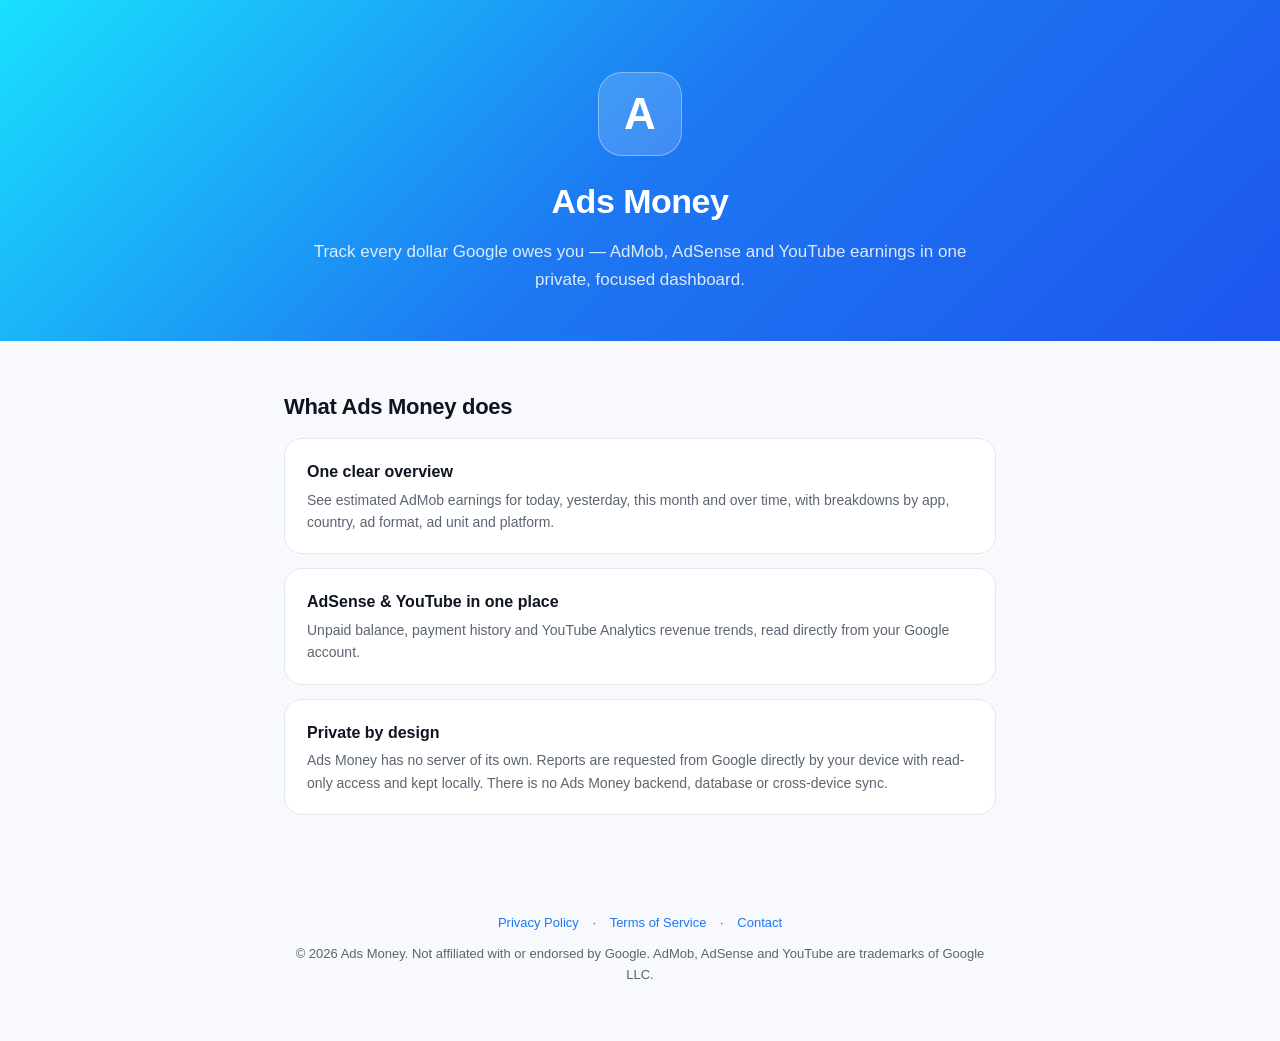
==== index.html @ 12ec9293 "Init" ====
<!DOCTYPE html>
<html lang="en">
<head>
<meta charset="utf-8">
<meta name="viewport" content="width=device-width, initial-scale=1">
<title>Ads Money — Your Google earnings, beautifully clear</title>
<style>
  :root{--brand:#1D78F2;--deep:#1E55EE;--cyan:#19E1FE;--text:#0e1420;--muted:#5b6572;--bg:#f7f9fc}
  *{margin:0;box-sizing:border-box}
  body{font-family:-apple-system,BlinkMacSystemFont,"Segoe UI",Inter,sans-serif;color:var(--text);background:var(--bg);line-height:1.6}
  .wrap{max-width:760px;margin:0 auto;padding:0 24px}
  header{padding:72px 0 48px;text-align:center;background:linear-gradient(135deg,var(--cyan),var(--brand) 50%,var(--deep));color:#fff}
  .mark{width:84px;height:84px;border-radius:24px;background:rgba(255,255,255,.16);border:1px solid rgba(255,255,255,.35);display:inline-flex;align-items:center;justify-content:center;font-size:44px;font-weight:900;margin-bottom:18px}
  h1{font-size:34px;letter-spacing:-.5px}
  header p{opacity:.85;margin-top:10px;font-size:17px}
  section{padding:48px 0}
  h2{font-size:22px;margin-bottom:14px;letter-spacing:-.3px}
  .card{background:#fff;border:1px solid #e3e9f1;border-radius:18px;padding:20px 22px;margin-bottom:14px}
  .card h3{font-size:16px;margin-bottom:4px}
  .card p{color:var(--muted);font-size:14px}
  footer{padding:36px 0 56px;text-align:center;color:var(--muted);font-size:13px}
  footer a{color:var(--brand);text-decoration:none;margin:0 10px}
</style>
</head>
<body>
<header>
  <div class="wrap">
    <div class="mark">A</div>
    <h1>Ads Money</h1>
    <p>Track every dollar Google owes you — AdMob, AdSense and YouTube earnings in one private, focused dashboard.</p>
  </div>
</header>
<section>
  <div class="wrap">
    <h2>What Ads Money does</h2>
    <div class="card"><h3>One clear overview</h3><p>See estimated AdMob earnings for today, yesterday, this month and over time, with breakdowns by app, country, ad format, ad unit and platform.</p></div>
    <div class="card"><h3>AdSense &amp; YouTube in one place</h3><p>Unpaid balance, payment history and YouTube Analytics revenue trends, read directly from your Google account.</p></div>
    <div class="card"><h3>Private by design</h3><p>Ads Money has no server of its own. Reports are requested from Google directly by your device with read-only access and kept locally. There is no Ads Money backend, database or cross-device sync.</p></div>
  </div>
</section>
<footer>
  <div class="wrap">
    <p>
      <a href="privacy.html">Privacy Policy</a> ·
      <a href="terms.html">Terms of Service</a> ·
      <a href="mailto:iambatoan@gmail.com">Contact</a>
    </p>
    <p style="margin-top:10px">© 2026 Ads Money. Not affiliated with or endorsed by Google. AdMob, AdSense and YouTube are trademarks of Google LLC.</p>
  </div>
</footer>
</body>
</html>
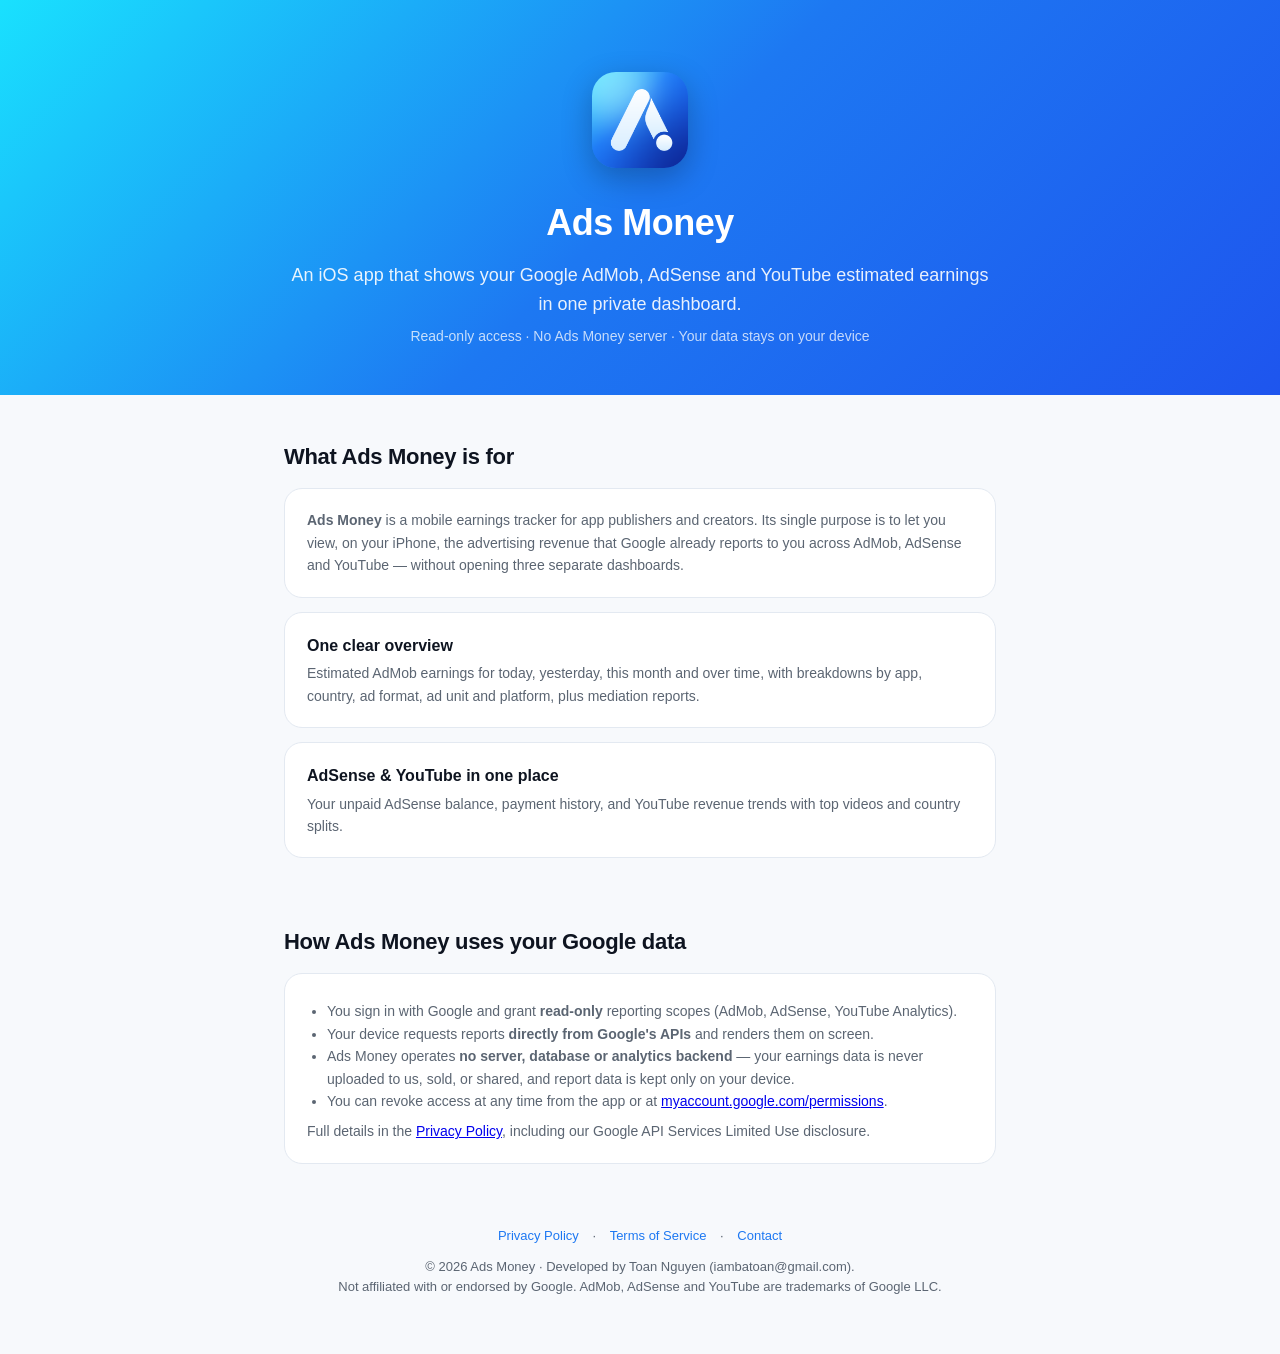
==== commit 1469ea90: "Version 2" ====
--- a/index.html
+++ b/index.html
@@ -3,41 +3,64 @@
 <head>
 <meta charset="utf-8">
 <meta name="viewport" content="width=device-width, initial-scale=1">
-<title>Ads Money — Your Google earnings, beautifully clear</title>
+<title>Ads Money — AdMob, AdSense & YouTube earnings tracker for iOS</title>
+<meta name="description" content="Ads Money is an iOS app that shows your Google AdMob, AdSense and YouTube estimated earnings in one private, read-only dashboard.">
 <style>
   :root{--brand:#1D78F2;--deep:#1E55EE;--cyan:#19E1FE;--text:#0e1420;--muted:#5b6572;--bg:#f7f9fc}
   *{margin:0;box-sizing:border-box}
   body{font-family:-apple-system,BlinkMacSystemFont,"Segoe UI",Inter,sans-serif;color:var(--text);background:var(--bg);line-height:1.6}
   .wrap{max-width:760px;margin:0 auto;padding:0 24px}
   header{padding:72px 0 48px;text-align:center;background:linear-gradient(135deg,var(--cyan),var(--brand) 50%,var(--deep));color:#fff}
-  .mark{width:84px;height:84px;border-radius:24px;background:rgba(255,255,255,.16);border:1px solid rgba(255,255,255,.35);display:inline-flex;align-items:center;justify-content:center;font-size:44px;font-weight:900;margin-bottom:18px}
-  h1{font-size:34px;letter-spacing:-.5px}
-  header p{opacity:.85;margin-top:10px;font-size:17px}
-  section{padding:48px 0}
+  header img{width:96px;height:96px;border-radius:24px;box-shadow:0 10px 30px rgba(0,0,0,.25);margin-bottom:18px}
+  h1{font-size:36px;letter-spacing:-.5px}
+  header .tag{opacity:.9;margin-top:10px;font-size:18px}
+  header .sub{opacity:.75;margin-top:6px;font-size:14px}
+  section{padding:44px 0 8px}
   h2{font-size:22px;margin-bottom:14px;letter-spacing:-.3px}
   .card{background:#fff;border:1px solid #e3e9f1;border-radius:18px;padding:20px 22px;margin-bottom:14px}
   .card h3{font-size:16px;margin-bottom:4px}
-  .card p{color:var(--muted);font-size:14px}
-  footer{padding:36px 0 56px;text-align:center;color:var(--muted);font-size:13px}
+  .card p,.card li{color:var(--muted);font-size:14px}
+  .card ul{padding-left:20px;margin-top:6px}
+  footer{padding:40px 0 56px;text-align:center;color:var(--muted);font-size:13px}
   footer a{color:var(--brand);text-decoration:none;margin:0 10px}
 </style>
 </head>
 <body>
 <header>
   <div class="wrap">
-    <div class="mark">A</div>
+    <img src="logo.png" alt="Ads Money app icon">
     <h1>Ads Money</h1>
-    <p>Track every dollar Google owes you — AdMob, AdSense and YouTube earnings in one private, focused dashboard.</p>
+    <p class="tag">An iOS app that shows your Google AdMob, AdSense and YouTube estimated earnings in one private dashboard.</p>
+    <p class="sub">Read-only access · No Ads Money server · Your data stays on your device</p>
   </div>
 </header>
+
 <section>
   <div class="wrap">
-    <h2>What Ads Money does</h2>
-    <div class="card"><h3>One clear overview</h3><p>See estimated AdMob earnings for today, yesterday, this month and over time, with breakdowns by app, country, ad format, ad unit and platform.</p></div>
-    <div class="card"><h3>AdSense &amp; YouTube in one place</h3><p>Unpaid balance, payment history and YouTube Analytics revenue trends, read directly from your Google account.</p></div>
-    <div class="card"><h3>Private by design</h3><p>Ads Money has no server of its own. Reports are requested from Google directly by your device with read-only access and kept locally. There is no Ads Money backend, database or cross-device sync.</p></div>
+    <h2>What Ads Money is for</h2>
+    <div class="card">
+      <p><strong>Ads Money</strong> is a mobile earnings tracker for app publishers and creators. Its single purpose is to let you view, on your iPhone, the advertising revenue that Google already reports to you across AdMob, AdSense and YouTube — without opening three separate dashboards.</p>
+    </div>
+    <div class="card"><h3>One clear overview</h3><p>Estimated AdMob earnings for today, yesterday, this month and over time, with breakdowns by app, country, ad format, ad unit and platform, plus mediation reports.</p></div>
+    <div class="card"><h3>AdSense &amp; YouTube in one place</h3><p>Your unpaid AdSense balance, payment history, and YouTube revenue trends with top videos and country splits.</p></div>
   </div>
 </section>
+
+<section>
+  <div class="wrap">
+    <h2>How Ads Money uses your Google data</h2>
+    <div class="card">
+      <ul>
+        <li>You sign in with Google and grant <strong>read-only</strong> reporting scopes (AdMob, AdSense, YouTube Analytics).</li>
+        <li>Your device requests reports <strong>directly from Google's APIs</strong> and renders them on screen.</li>
+        <li>Ads Money operates <strong>no server, database or analytics backend</strong> — your earnings data is never uploaded to us, sold, or shared, and report data is kept only on your device.</li>
+        <li>You can revoke access at any time from the app or at <a href="https://myaccount.google.com/permissions">myaccount.google.com/permissions</a>.</li>
+      </ul>
+      <p style="margin-top:8px">Full details in the <a href="privacy.html">Privacy Policy</a>, including our Google API Services Limited Use disclosure.</p>
+    </div>
+  </div>
+</section>
+
 <footer>
   <div class="wrap">
     <p>
@@ -45,7 +68,7 @@
       <a href="terms.html">Terms of Service</a> ·
       <a href="mailto:iambatoan@gmail.com">Contact</a>
     </p>
-    <p style="margin-top:10px">© 2026 Ads Money. Not affiliated with or endorsed by Google. AdMob, AdSense and YouTube are trademarks of Google LLC.</p>
+    <p style="margin-top:10px">© 2026 Ads Money · Developed by Toan Nguyen (iambatoan@gmail.com).<br>Not affiliated with or endorsed by Google. AdMob, AdSense and YouTube are trademarks of Google LLC.</p>
   </div>
 </footer>
 </body>
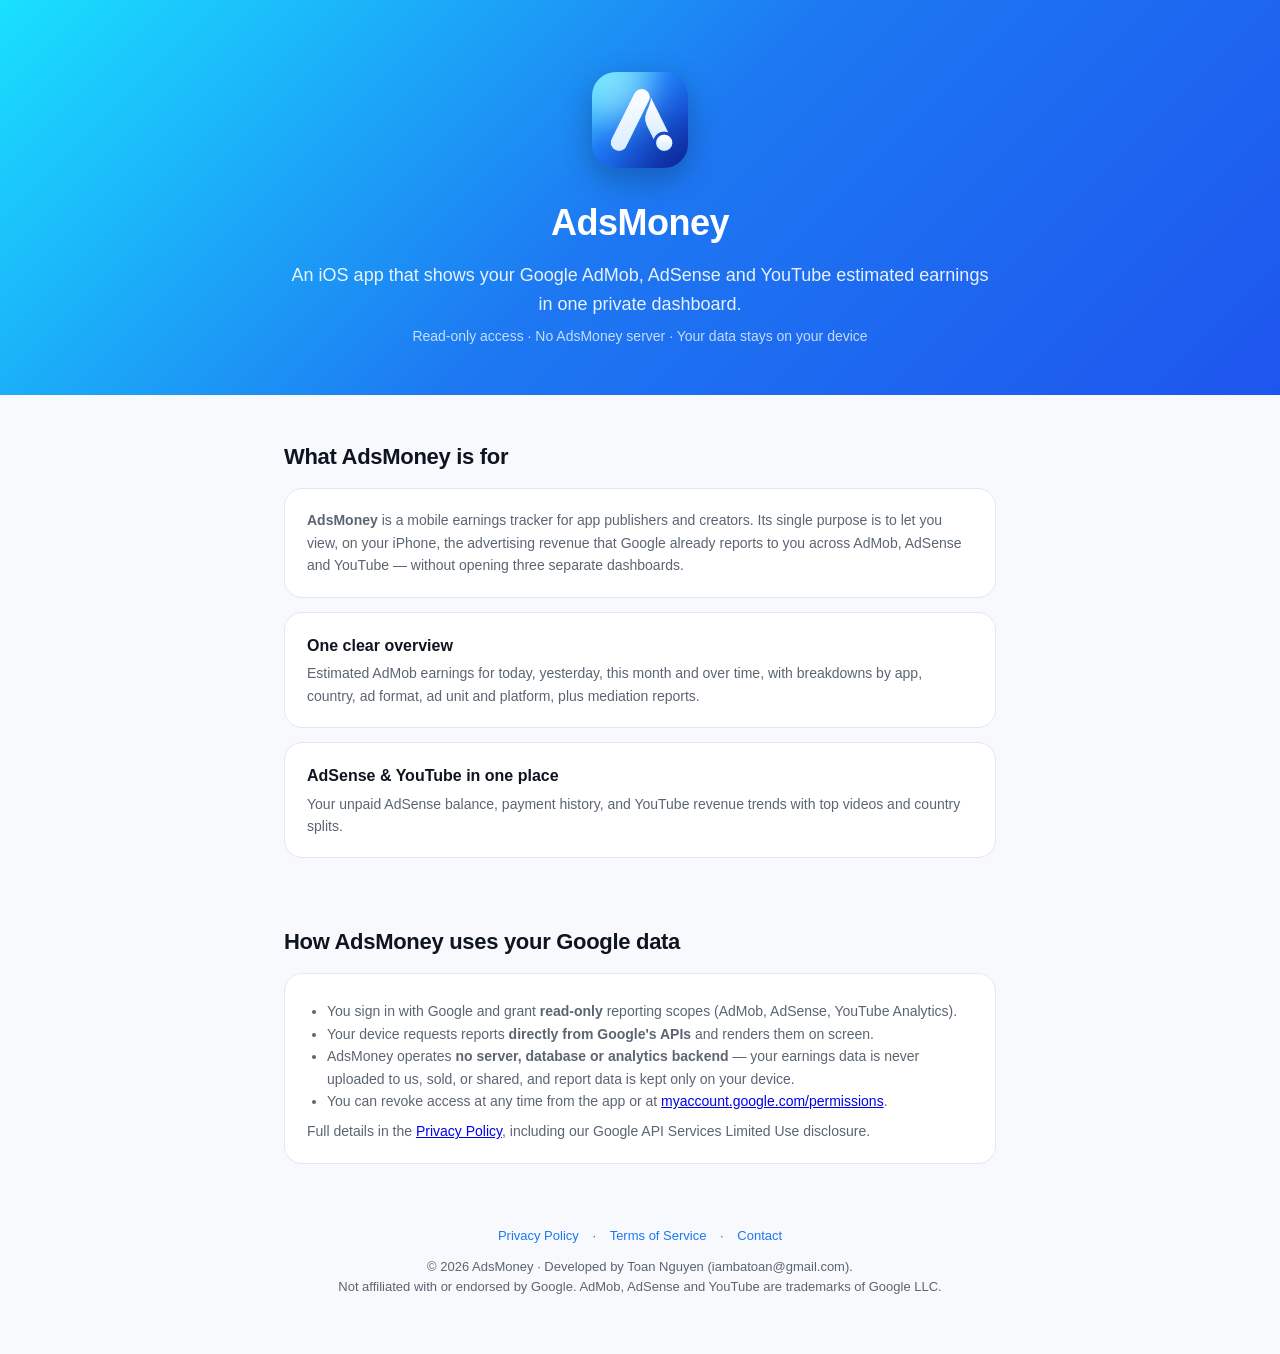
==== commit 65ecca04: "Change app name" ====
--- a/index.html
+++ b/index.html
@@ -1,75 +1,211 @@
-<!DOCTYPE html>
+<!doctype html>
 <html lang="en">
-<head>
-<meta charset="utf-8">
-<meta name="viewport" content="width=device-width, initial-scale=1">
-<title>Ads Money — AdMob, AdSense & YouTube earnings tracker for iOS</title>
-<meta name="description" content="Ads Money is an iOS app that shows your Google AdMob, AdSense and YouTube estimated earnings in one private, read-only dashboard.">
-<style>
-  :root{--brand:#1D78F2;--deep:#1E55EE;--cyan:#19E1FE;--text:#0e1420;--muted:#5b6572;--bg:#f7f9fc}
-  *{margin:0;box-sizing:border-box}
-  body{font-family:-apple-system,BlinkMacSystemFont,"Segoe UI",Inter,sans-serif;color:var(--text);background:var(--bg);line-height:1.6}
-  .wrap{max-width:760px;margin:0 auto;padding:0 24px}
-  header{padding:72px 0 48px;text-align:center;background:linear-gradient(135deg,var(--cyan),var(--brand) 50%,var(--deep));color:#fff}
-  header img{width:96px;height:96px;border-radius:24px;box-shadow:0 10px 30px rgba(0,0,0,.25);margin-bottom:18px}
-  h1{font-size:36px;letter-spacing:-.5px}
-  header .tag{opacity:.9;margin-top:10px;font-size:18px}
-  header .sub{opacity:.75;margin-top:6px;font-size:14px}
-  section{padding:44px 0 8px}
-  h2{font-size:22px;margin-bottom:14px;letter-spacing:-.3px}
-  .card{background:#fff;border:1px solid #e3e9f1;border-radius:18px;padding:20px 22px;margin-bottom:14px}
-  .card h3{font-size:16px;margin-bottom:4px}
-  .card p,.card li{color:var(--muted);font-size:14px}
-  .card ul{padding-left:20px;margin-top:6px}
-  footer{padding:40px 0 56px;text-align:center;color:var(--muted);font-size:13px}
-  footer a{color:var(--brand);text-decoration:none;margin:0 10px}
-</style>
-</head>
-<body>
-<header>
-  <div class="wrap">
-    <img src="logo.png" alt="Ads Money app icon">
-    <h1>Ads Money</h1>
-    <p class="tag">An iOS app that shows your Google AdMob, AdSense and YouTube estimated earnings in one private dashboard.</p>
-    <p class="sub">Read-only access · No Ads Money server · Your data stays on your device</p>
-  </div>
-</header>
-
-<section>
-  <div class="wrap">
-    <h2>What Ads Money is for</h2>
-    <div class="card">
-      <p><strong>Ads Money</strong> is a mobile earnings tracker for app publishers and creators. Its single purpose is to let you view, on your iPhone, the advertising revenue that Google already reports to you across AdMob, AdSense and YouTube — without opening three separate dashboards.</p>
-    </div>
-    <div class="card"><h3>One clear overview</h3><p>Estimated AdMob earnings for today, yesterday, this month and over time, with breakdowns by app, country, ad format, ad unit and platform, plus mediation reports.</p></div>
-    <div class="card"><h3>AdSense &amp; YouTube in one place</h3><p>Your unpaid AdSense balance, payment history, and YouTube revenue trends with top videos and country splits.</p></div>
-  </div>
-</section>
-
-<section>
-  <div class="wrap">
-    <h2>How Ads Money uses your Google data</h2>
-    <div class="card">
-      <ul>
-        <li>You sign in with Google and grant <strong>read-only</strong> reporting scopes (AdMob, AdSense, YouTube Analytics).</li>
-        <li>Your device requests reports <strong>directly from Google's APIs</strong> and renders them on screen.</li>
-        <li>Ads Money operates <strong>no server, database or analytics backend</strong> — your earnings data is never uploaded to us, sold, or shared, and report data is kept only on your device.</li>
-        <li>You can revoke access at any time from the app or at <a href="https://myaccount.google.com/permissions">myaccount.google.com/permissions</a>.</li>
-      </ul>
-      <p style="margin-top:8px">Full details in the <a href="privacy.html">Privacy Policy</a>, including our Google API Services Limited Use disclosure.</p>
-    </div>
-  </div>
-</section>
-
-<footer>
-  <div class="wrap">
-    <p>
-      <a href="privacy.html">Privacy Policy</a> ·
-      <a href="terms.html">Terms of Service</a> ·
-      <a href="mailto:iambatoan@gmail.com">Contact</a>
-    </p>
-    <p style="margin-top:10px">© 2026 Ads Money · Developed by Toan Nguyen (iambatoan@gmail.com).<br>Not affiliated with or endorsed by Google. AdMob, AdSense and YouTube are trademarks of Google LLC.</p>
-  </div>
-</footer>
-</body>
+  <head>
+    <meta charset="utf-8" />
+    <meta name="viewport" content="width=device-width, initial-scale=1" />
+    <meta
+      name="google-site-verification"
+      content="SR6W7IQu6-iBKly771BjKNi8DqwjZcHf8I3L_ysL1bA"
+    />
+
+    <title>AdsMoney — AdMob, AdSense & YouTube earnings tracker for iOS</title>
+    <meta
+      name="description"
+      content="AdsMoney is an iOS app that shows your Google AdMob, AdSense and YouTube estimated earnings in one private, read-only dashboard."
+    />
+    <style>
+      :root {
+        --brand: #1d78f2;
+        --deep: #1e55ee;
+        --cyan: #19e1fe;
+        --text: #0e1420;
+        --muted: #5b6572;
+        --bg: #f7f9fc;
+      }
+      * {
+        margin: 0;
+        box-sizing: border-box;
+      }
+      body {
+        font-family:
+          -apple-system, BlinkMacSystemFont, "Segoe UI", Inter, sans-serif;
+        color: var(--text);
+        background: var(--bg);
+        line-height: 1.6;
+      }
+      .wrap {
+        max-width: 760px;
+        margin: 0 auto;
+        padding: 0 24px;
+      }
+      header {
+        padding: 72px 0 48px;
+        text-align: center;
+        background: linear-gradient(
+          135deg,
+          var(--cyan),
+          var(--brand) 50%,
+          var(--deep)
+        );
+        color: #fff;
+      }
+      header img {
+        width: 96px;
+        height: 96px;
+        border-radius: 24px;
+        box-shadow: 0 10px 30px rgba(0, 0, 0, 0.25);
+        margin-bottom: 18px;
+      }
+      h1 {
+        font-size: 36px;
+        letter-spacing: -0.5px;
+      }
+      header .tag {
+        opacity: 0.9;
+        margin-top: 10px;
+        font-size: 18px;
+      }
+      header .sub {
+        opacity: 0.75;
+        margin-top: 6px;
+        font-size: 14px;
+      }
+      section {
+        padding: 44px 0 8px;
+      }
+      h2 {
+        font-size: 22px;
+        margin-bottom: 14px;
+        letter-spacing: -0.3px;
+      }
+      .card {
+        background: #fff;
+        border: 1px solid #e3e9f1;
+        border-radius: 18px;
+        padding: 20px 22px;
+        margin-bottom: 14px;
+      }
+      .card h3 {
+        font-size: 16px;
+        margin-bottom: 4px;
+      }
+      .card p,
+      .card li {
+        color: var(--muted);
+        font-size: 14px;
+      }
+      .card ul {
+        padding-left: 20px;
+        margin-top: 6px;
+      }
+      footer {
+        padding: 40px 0 56px;
+        text-align: center;
+        color: var(--muted);
+        font-size: 13px;
+      }
+      footer a {
+        color: var(--brand);
+        text-decoration: none;
+        margin: 0 10px;
+      }
+    </style>
+  </head>
+  <body>
+    <header>
+      <div class="wrap">
+        <img src="logo.png" alt="AdsMoney app icon" />
+        <h1>AdsMoney</h1>
+        <p class="tag">
+          An iOS app that shows your Google AdMob, AdSense and YouTube estimated
+          earnings in one private dashboard.
+        </p>
+        <p class="sub">
+          Read-only access · No AdsMoney server · Your data stays on your
+          device
+        </p>
+      </div>
+    </header>
+
+    <section>
+      <div class="wrap">
+        <h2>What AdsMoney is for</h2>
+        <div class="card">
+          <p>
+            <strong>AdsMoney</strong> is a mobile earnings tracker for app
+            publishers and creators. Its single purpose is to let you view, on
+            your iPhone, the advertising revenue that Google already reports to
+            you across AdMob, AdSense and YouTube — without opening three
+            separate dashboards.
+          </p>
+        </div>
+        <div class="card">
+          <h3>One clear overview</h3>
+          <p>
+            Estimated AdMob earnings for today, yesterday, this month and over
+            time, with breakdowns by app, country, ad format, ad unit and
+            platform, plus mediation reports.
+          </p>
+        </div>
+        <div class="card">
+          <h3>AdSense &amp; YouTube in one place</h3>
+          <p>
+            Your unpaid AdSense balance, payment history, and YouTube revenue
+            trends with top videos and country splits.
+          </p>
+        </div>
+      </div>
+    </section>
+
+    <section>
+      <div class="wrap">
+        <h2>How AdsMoney uses your Google data</h2>
+        <div class="card">
+          <ul>
+            <li>
+              You sign in with Google and grant
+              <strong>read-only</strong> reporting scopes (AdMob, AdSense,
+              YouTube Analytics).
+            </li>
+            <li>
+              Your device requests reports
+              <strong>directly from Google's APIs</strong> and renders them on
+              screen.
+            </li>
+            <li>
+              AdsMoney operates
+              <strong>no server, database or analytics backend</strong> — your
+              earnings data is never uploaded to us, sold, or shared, and report
+              data is kept only on your device.
+            </li>
+            <li>
+              You can revoke access at any time from the app or at
+              <a href="https://myaccount.google.com/permissions"
+                >myaccount.google.com/permissions</a
+              >.
+            </li>
+          </ul>
+          <p style="margin-top: 8px">
+            Full details in the <a href="privacy.html">Privacy Policy</a>,
+            including our Google API Services Limited Use disclosure.
+          </p>
+        </div>
+      </div>
+    </section>
+
+    <footer>
+      <div class="wrap">
+        <p>
+          <a href="privacy.html">Privacy Policy</a> ·
+          <a href="terms.html">Terms of Service</a> ·
+          <a href="mailto:iambatoan@gmail.com">Contact</a>
+        </p>
+        <p style="margin-top: 10px">
+          © 2026 AdsMoney · Developed by Toan Nguyen (iambatoan@gmail.com).<br />Not
+          affiliated with or endorsed by Google. AdMob, AdSense and YouTube are
+          trademarks of Google LLC.
+        </p>
+      </div>
+    </footer>
+  </body>
 </html>
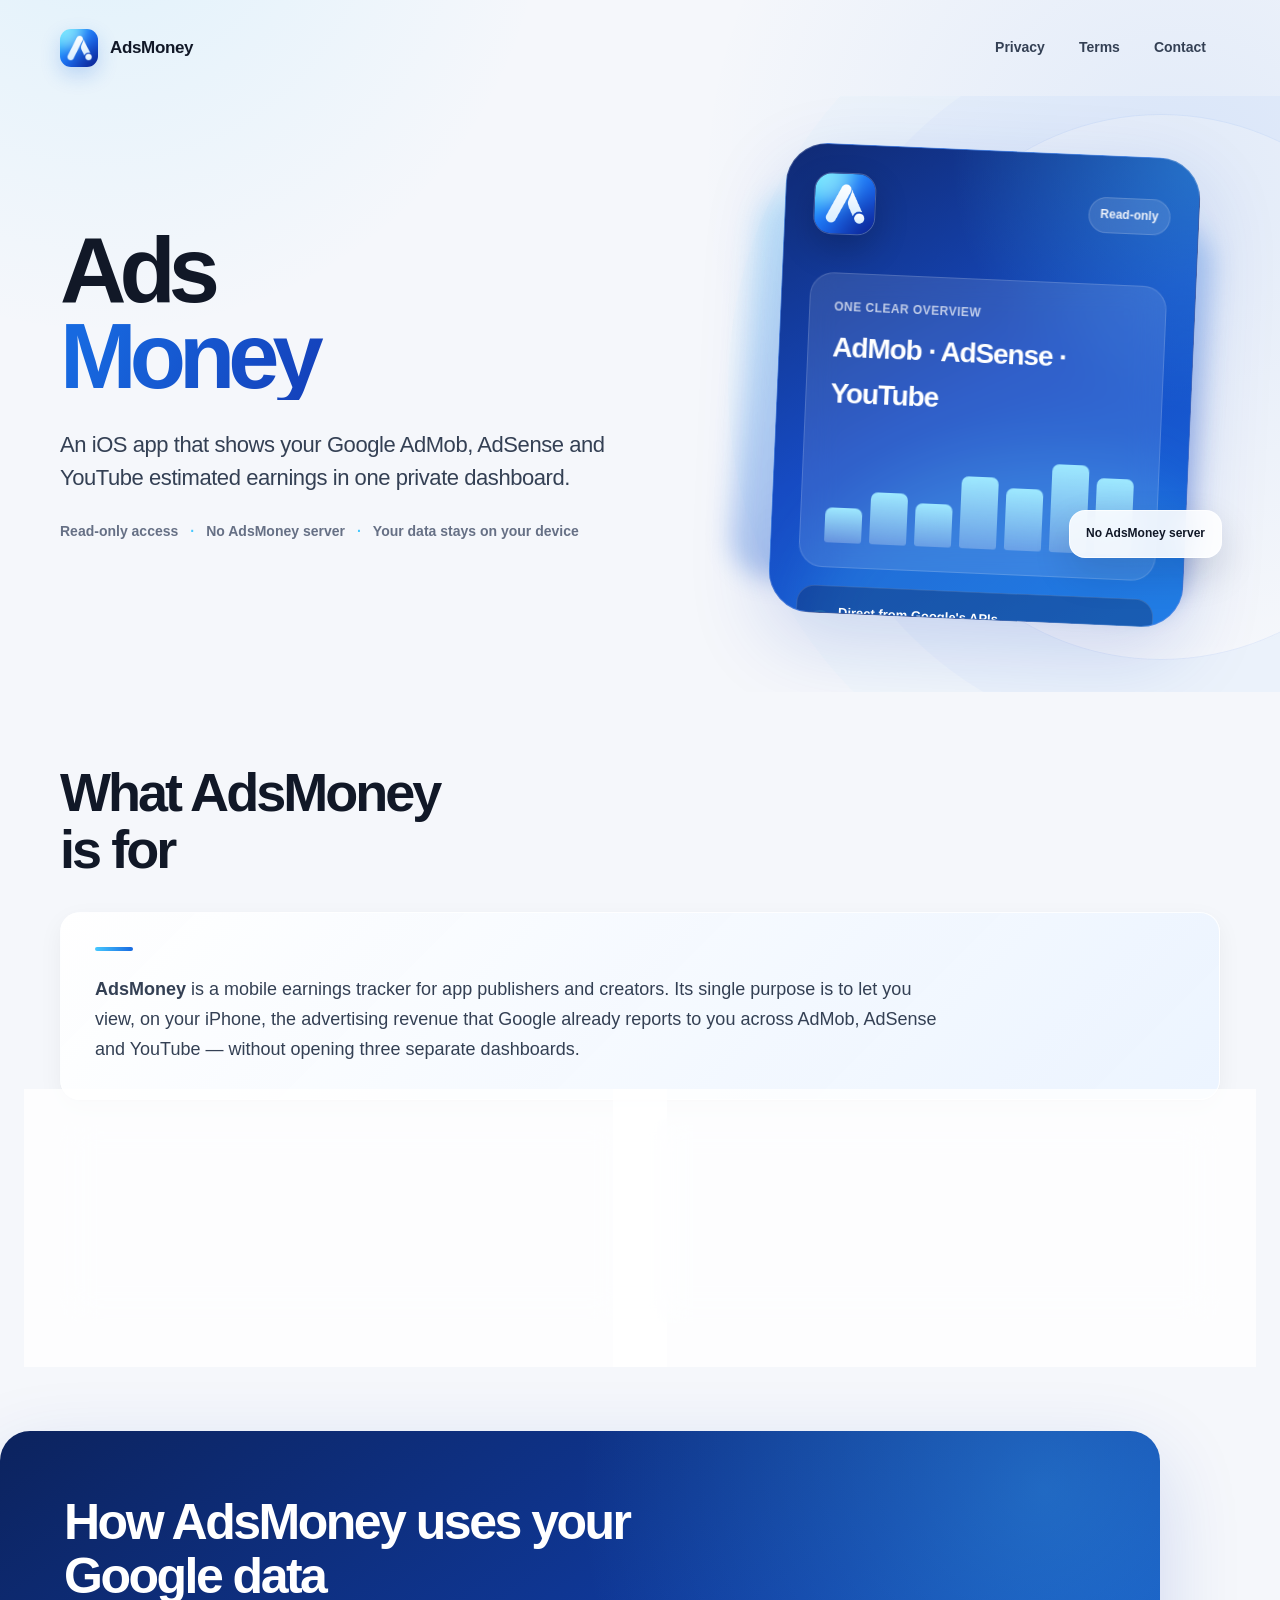
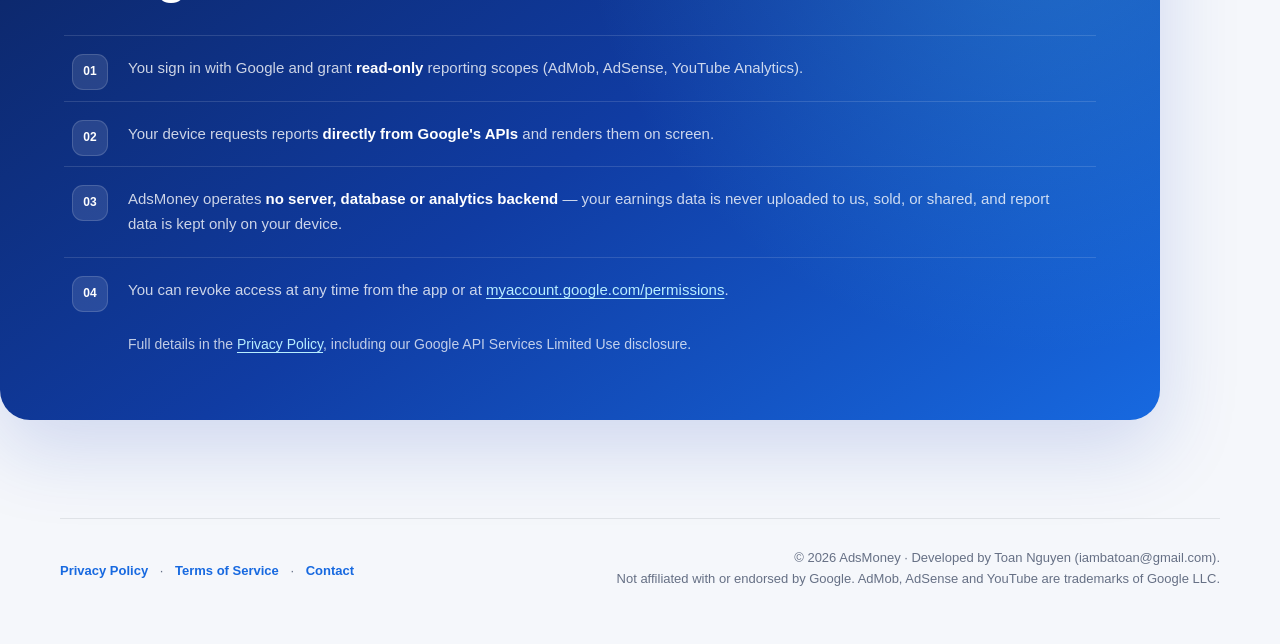
==== commit f08c5142: "Update UI" ====
--- a/index.html
+++ b/index.html
@@ -7,161 +7,116 @@
       name="google-site-verification"
       content="SR6W7IQu6-iBKly771BjKNi8DqwjZcHf8I3L_ysL1bA"
     />
-
-    <title>AdsMoney — AdMob, AdSense & YouTube earnings tracker for iOS</title>
+    <meta name="theme-color" content="#f5f7fb" />
+    <title>AdsMoney — AdMob, AdSense &amp; YouTube earnings tracker for iOS</title>
     <meta
       name="description"
       content="AdsMoney is an iOS app that shows your Google AdMob, AdSense and YouTube estimated earnings in one private, read-only dashboard."
     />
-    <style>
-      :root {
-        --brand: #1d78f2;
-        --deep: #1e55ee;
-        --cyan: #19e1fe;
-        --text: #0e1420;
-        --muted: #5b6572;
-        --bg: #f7f9fc;
-      }
-      * {
-        margin: 0;
-        box-sizing: border-box;
-      }
-      body {
-        font-family:
-          -apple-system, BlinkMacSystemFont, "Segoe UI", Inter, sans-serif;
-        color: var(--text);
-        background: var(--bg);
-        line-height: 1.6;
-      }
-      .wrap {
-        max-width: 760px;
-        margin: 0 auto;
-        padding: 0 24px;
-      }
-      header {
-        padding: 72px 0 48px;
-        text-align: center;
-        background: linear-gradient(
-          135deg,
-          var(--cyan),
-          var(--brand) 50%,
-          var(--deep)
-        );
-        color: #fff;
-      }
-      header img {
-        width: 96px;
-        height: 96px;
-        border-radius: 24px;
-        box-shadow: 0 10px 30px rgba(0, 0, 0, 0.25);
-        margin-bottom: 18px;
-      }
-      h1 {
-        font-size: 36px;
-        letter-spacing: -0.5px;
-      }
-      header .tag {
-        opacity: 0.9;
-        margin-top: 10px;
-        font-size: 18px;
-      }
-      header .sub {
-        opacity: 0.75;
-        margin-top: 6px;
-        font-size: 14px;
-      }
-      section {
-        padding: 44px 0 8px;
-      }
-      h2 {
-        font-size: 22px;
-        margin-bottom: 14px;
-        letter-spacing: -0.3px;
-      }
-      .card {
-        background: #fff;
-        border: 1px solid #e3e9f1;
-        border-radius: 18px;
-        padding: 20px 22px;
-        margin-bottom: 14px;
-      }
-      .card h3 {
-        font-size: 16px;
-        margin-bottom: 4px;
-      }
-      .card p,
-      .card li {
-        color: var(--muted);
-        font-size: 14px;
-      }
-      .card ul {
-        padding-left: 20px;
-        margin-top: 6px;
-      }
-      footer {
-        padding: 40px 0 56px;
-        text-align: center;
-        color: var(--muted);
-        font-size: 13px;
-      }
-      footer a {
-        color: var(--brand);
-        text-decoration: none;
-        margin: 0 10px;
-      }
-    </style>
+    <link rel="icon" href="logo-120.png" />
+    <link rel="stylesheet" href="styles.css" />
   </head>
   <body>
-    <header>
-      <div class="wrap">
-        <img src="logo.png" alt="AdsMoney app icon" />
-        <h1>AdsMoney</h1>
-        <p class="tag">
-          An iOS app that shows your Google AdMob, AdSense and YouTube estimated
-          earnings in one private dashboard.
-        </p>
-        <p class="sub">
-          Read-only access · No AdsMoney server · Your data stays on your
-          device
-        </p>
-      </div>
-    </header>
-
-    <section>
-      <div class="wrap">
-        <h2>What AdsMoney is for</h2>
-        <div class="card">
-          <p>
-            <strong>AdsMoney</strong> is a mobile earnings tracker for app
-            publishers and creators. Its single purpose is to let you view, on
-            your iPhone, the advertising revenue that Google already reports to
-            you across AdMob, AdSense and YouTube — without opening three
-            separate dashboards.
-          </p>
-        </div>
-        <div class="card">
-          <h3>One clear overview</h3>
-          <p>
-            Estimated AdMob earnings for today, yesterday, this month and over
-            time, with breakdowns by app, country, ad format, ad unit and
-            platform, plus mediation reports.
-          </p>
-        </div>
-        <div class="card">
-          <h3>AdSense &amp; YouTube in one place</h3>
-          <p>
-            Your unpaid AdSense balance, payment history, and YouTube revenue
-            trends with top videos and country splits.
-          </p>
+    <nav class="site-nav" aria-label="Main navigation">
+      <div class="shell nav-inner">
+        <a class="brand-link" href="index.html" aria-current="page" aria-label="AdsMoney home">
+          <img src="logo.png" alt="" />
+          <span>AdsMoney</span>
+        </a>
+        <div class="nav-links">
+          <a href="privacy.html">Privacy</a>
+          <a href="terms.html">Terms</a>
+          <a href="mailto:iambatoan@gmail.com">Contact</a>
         </div>
       </div>
-    </section>
+    </nav>
 
-    <section>
-      <div class="wrap">
-        <h2>How AdsMoney uses your Google data</h2>
-        <div class="card">
-          <ul>
+    <main>
+      <header class="hero">
+        <div class="shell hero-grid">
+          <div class="hero-copy">
+            <h1>Ads<span>Money</span></h1>
+            <p class="tag">
+              An iOS app that shows your Google AdMob, AdSense and YouTube estimated
+              earnings in one private dashboard.
+            </p>
+            <p class="sub" aria-label="Privacy features">
+              <span>Read-only access</span>
+              <span class="separator" aria-hidden="true">·</span>
+              <span>No AdsMoney server</span>
+              <span class="separator" aria-hidden="true">·</span>
+              <span>Your data stays on your device</span>
+            </p>
+          </div>
+
+          <div class="product-visual" aria-hidden="true">
+            <div class="visual-glow"></div>
+            <div class="phone-card">
+              <div class="phone-top">
+                <img src="logo.png" alt="" />
+                <span class="privacy-chip">Read-only</span>
+              </div>
+              <div class="metric-card">
+                <p class="metric-label">One clear overview</p>
+                <p class="metric-title">AdMob · AdSense · YouTube</p>
+                <div class="chart-bars">
+                  <i></i><i></i><i></i><i></i><i></i><i></i><i></i>
+                </div>
+              </div>
+              <div class="flow-card">
+                <span class="status-dot"></span>
+                <span>
+                  <strong>Direct from Google's APIs</strong>
+                  <small>Your data stays on your device</small>
+                </span>
+              </div>
+            </div>
+            <div class="floating-label">No AdsMoney server</div>
+          </div>
+        </div>
+      </header>
+
+      <section class="content-section">
+        <div class="shell">
+          <div class="section-heading">
+            <div>
+              <h2>What AdsMoney is for</h2>
+            </div>
+          </div>
+
+          <div class="card-grid">
+            <article class="feature-card">
+              <p>
+                <strong>AdsMoney</strong> is a mobile earnings tracker for app
+                publishers and creators. Its single purpose is to let you view, on
+                your iPhone, the advertising revenue that Google already reports to
+                you across AdMob, AdSense and YouTube — without opening three
+                separate dashboards.
+              </p>
+            </article>
+            <article class="feature-card">
+              <h3>One clear overview</h3>
+              <p>
+                Estimated AdMob earnings for today, yesterday, this month and over
+                time, with breakdowns by app, country, ad format, ad unit and
+                platform, plus mediation reports.
+              </p>
+            </article>
+            <article class="feature-card">
+              <h3>AdSense &amp; YouTube in one place</h3>
+              <p>
+                Your unpaid AdSense balance, payment history, and YouTube revenue
+                trends with top videos and country splits.
+              </p>
+            </article>
+          </div>
+        </div>
+      </section>
+
+      <section class="shell privacy-section">
+        <div class="privacy-inner">
+          <h2>How AdsMoney uses your Google data</h2>
+          <ul class="steps-list">
             <li>
               You sign in with Google and grant
               <strong>read-only</strong> reporting scopes (AdMob, AdSense,
@@ -185,22 +140,22 @@
               >.
             </li>
           </ul>
-          <p style="margin-top: 8px">
+          <p class="privacy-more">
             Full details in the <a href="privacy.html">Privacy Policy</a>,
             including our Google API Services Limited Use disclosure.
           </p>
         </div>
-      </div>
-    </section>
+      </section>
+    </main>
 
-    <footer>
-      <div class="wrap">
-        <p>
+    <footer class="site-footer">
+      <div class="shell footer-inner">
+        <p class="footer-links">
           <a href="privacy.html">Privacy Policy</a> ·
           <a href="terms.html">Terms of Service</a> ·
           <a href="mailto:iambatoan@gmail.com">Contact</a>
         </p>
-        <p style="margin-top: 10px">
+        <p class="footer-legal">
           © 2026 AdsMoney · Developed by Toan Nguyen (iambatoan@gmail.com).<br />Not
           affiliated with or endorsed by Google. AdMob, AdSense and YouTube are
           trademarks of Google LLC.
--- a/styles.css
+++ b/styles.css
@@ -0,0 +1,892 @@
+:root {
+  --ink: #111827;
+  --ink-soft: #344054;
+  --muted: #667085;
+  --line: rgba(17, 24, 39, 0.09);
+  --surface: rgba(255, 255, 255, 0.78);
+  --surface-solid: #ffffff;
+  --canvas: #f5f7fb;
+  --brand: #1769e0;
+  --brand-deep: #143cb6;
+  --brand-bright: #46c8ff;
+  --brand-pale: #eaf3ff;
+  --success: #079455;
+  --shadow-sm: 0 1px 2px rgba(16, 24, 40, 0.04), 0 8px 24px rgba(16, 24, 40, 0.05);
+  --shadow-lg: 0 28px 80px rgba(20, 60, 182, 0.17);
+  --radius-md: 20px;
+  --radius-lg: 30px;
+  --page: 1160px;
+}
+
+* {
+  box-sizing: border-box;
+}
+
+html {
+  scroll-behavior: smooth;
+}
+
+body {
+  margin: 0;
+  color: var(--ink);
+  background:
+    radial-gradient(circle at 8% -5%, rgba(70, 200, 255, 0.12), transparent 28rem),
+    radial-gradient(circle at 92% 8%, rgba(23, 105, 224, 0.09), transparent 30rem),
+    var(--canvas);
+  font-family: -apple-system, BlinkMacSystemFont, "SF Pro Display", "Segoe UI", Inter, sans-serif;
+  line-height: 1.65;
+  -webkit-font-smoothing: antialiased;
+}
+
+a {
+  color: var(--brand);
+  text-decoration-thickness: 1px;
+  text-underline-offset: 3px;
+}
+
+a:hover {
+  color: var(--brand-deep);
+}
+
+a:focus-visible {
+  outline: 3px solid rgba(70, 200, 255, 0.48);
+  outline-offset: 4px;
+  border-radius: 6px;
+}
+
+.shell {
+  width: min(calc(100% - 40px), var(--page));
+  margin-inline: auto;
+}
+
+.site-nav {
+  position: relative;
+  z-index: 10;
+  padding: 22px 0;
+}
+
+.nav-inner {
+  display: flex;
+  align-items: center;
+  justify-content: space-between;
+  min-height: 52px;
+}
+
+.brand-link {
+  display: inline-flex;
+  align-items: center;
+  gap: 12px;
+  color: var(--ink);
+  font-size: 17px;
+  font-weight: 750;
+  letter-spacing: -0.02em;
+  text-decoration: none;
+}
+
+.brand-link:hover {
+  color: var(--ink);
+}
+
+.brand-link img {
+  width: 38px;
+  height: 38px;
+  border-radius: 11px;
+  box-shadow: 0 8px 20px rgba(23, 105, 224, 0.22);
+}
+
+.nav-links {
+  display: flex;
+  align-items: center;
+  gap: 6px;
+}
+
+.nav-links a {
+  padding: 10px 14px;
+  color: var(--ink-soft);
+  border-radius: 999px;
+  font-size: 14px;
+  font-weight: 600;
+  text-decoration: none;
+  transition: background-color 160ms ease, color 160ms ease;
+}
+
+.nav-links a:hover,
+.nav-links a[aria-current="page"] {
+  color: var(--ink);
+  background: rgba(255, 255, 255, 0.82);
+}
+
+.hero {
+  position: relative;
+  overflow: hidden;
+  padding: 54px 0 72px;
+}
+
+.hero::before {
+  position: absolute;
+  inset: 3% -12% auto auto;
+  width: 34rem;
+  height: 34rem;
+  border: 1px solid rgba(23, 105, 224, 0.09);
+  border-radius: 50%;
+  box-shadow: 0 0 0 80px rgba(23, 105, 224, 0.025), 0 0 0 160px rgba(70, 200, 255, 0.018);
+  content: "";
+  pointer-events: none;
+}
+
+.hero-grid {
+  position: relative;
+  display: grid;
+  grid-template-columns: minmax(0, 1.08fr) minmax(330px, 0.92fr);
+  gap: 80px;
+  align-items: center;
+}
+
+.eyebrow {
+  display: inline-flex;
+  align-items: center;
+  gap: 8px;
+  margin: 0 0 22px;
+  padding: 7px 12px 7px 8px;
+  color: var(--brand-deep);
+  background: rgba(255, 255, 255, 0.82);
+  border: 1px solid rgba(23, 105, 224, 0.12);
+  border-radius: 999px;
+  box-shadow: var(--shadow-sm);
+  font-size: 13px;
+  font-weight: 700;
+}
+
+.eyebrow::before {
+  width: 8px;
+  height: 8px;
+  background: var(--success);
+  border-radius: 50%;
+  box-shadow: 0 0 0 4px rgba(7, 148, 85, 0.1);
+  content: "";
+}
+
+.hero h1 {
+  max-width: 680px;
+  margin: 0;
+  font-size: clamp(54px, 7.2vw, 92px);
+  line-height: 0.94;
+  letter-spacing: -0.075em;
+}
+
+.hero h1 span {
+  display: block;
+  color: transparent;
+  background: linear-gradient(115deg, var(--brand) 5%, var(--brand-deep) 52%, #14318a);
+  background-clip: text;
+  -webkit-background-clip: text;
+}
+
+.hero .tag {
+  max-width: 650px;
+  margin: 28px 0 0;
+  color: var(--ink-soft);
+  font-size: clamp(18px, 2vw, 22px);
+  line-height: 1.5;
+  letter-spacing: -0.02em;
+}
+
+.hero .sub {
+  display: flex;
+  flex-wrap: wrap;
+  gap: 8px 12px;
+  margin: 26px 0 0;
+  color: var(--muted);
+  font-size: 14px;
+  font-weight: 600;
+}
+
+.hero .sub > span:not(.separator) {
+  display: inline-flex;
+  align-items: center;
+}
+
+.hero .sub .separator {
+  color: var(--brand-bright);
+}
+
+.product-visual {
+  position: relative;
+  min-height: 470px;
+}
+
+.visual-glow {
+  position: absolute;
+  inset: 12% 4% 5%;
+  background: linear-gradient(150deg, rgba(70, 200, 255, 0.45), rgba(23, 105, 224, 0.52) 48%, rgba(20, 60, 182, 0.8));
+  border-radius: 42px;
+  filter: blur(12px);
+  opacity: 0.52;
+  transform: rotate(5deg);
+}
+
+.phone-card {
+  position: absolute;
+  inset: 0 28px 0 54px;
+  overflow: hidden;
+  padding: 28px;
+  color: #fff;
+  background:
+    radial-gradient(circle at 100% 0%, rgba(70, 200, 255, 0.36), transparent 40%),
+    linear-gradient(150deg, #102a74 0%, #164bc3 50%, #1769e0 100%);
+  border: 1px solid rgba(255, 255, 255, 0.22);
+  border-radius: 42px;
+  box-shadow: var(--shadow-lg);
+  transform: rotate(2.5deg);
+}
+
+.phone-card::after {
+  position: absolute;
+  inset: auto -20% -40% 8%;
+  height: 75%;
+  background: rgba(70, 200, 255, 0.22);
+  border-radius: 50%;
+  filter: blur(30px);
+  content: "";
+}
+
+.phone-top,
+.metric-card,
+.flow-card {
+  position: relative;
+  z-index: 1;
+}
+
+.phone-top {
+  display: flex;
+  align-items: center;
+  justify-content: space-between;
+}
+
+.phone-top img {
+  width: 62px;
+  height: 62px;
+  border: 1px solid rgba(255, 255, 255, 0.22);
+  border-radius: 18px;
+  box-shadow: 0 14px 34px rgba(0, 0, 0, 0.2);
+}
+
+.privacy-chip {
+  padding: 7px 11px;
+  color: rgba(255, 255, 255, 0.92);
+  background: rgba(255, 255, 255, 0.12);
+  border: 1px solid rgba(255, 255, 255, 0.16);
+  border-radius: 999px;
+  font-size: 12px;
+  font-weight: 650;
+  backdrop-filter: blur(14px);
+}
+
+.metric-card {
+  margin-top: 38px;
+  padding: 24px;
+  background: rgba(255, 255, 255, 0.11);
+  border: 1px solid rgba(255, 255, 255, 0.15);
+  border-radius: 24px;
+  backdrop-filter: blur(18px);
+}
+
+.metric-label {
+  margin: 0;
+  color: rgba(255, 255, 255, 0.7);
+  font-size: 12px;
+  font-weight: 650;
+  letter-spacing: 0.04em;
+  text-transform: uppercase;
+}
+
+.metric-title {
+  margin: 7px 0 0;
+  font-size: 28px;
+  font-weight: 750;
+  letter-spacing: -0.04em;
+}
+
+.chart-bars {
+  display: flex;
+  align-items: flex-end;
+  gap: 8px;
+  height: 100px;
+  margin-top: 26px;
+}
+
+.chart-bars i {
+  flex: 1;
+  min-height: 20%;
+  background: linear-gradient(180deg, #9ee9ff, rgba(255, 255, 255, 0.24));
+  border-radius: 7px 7px 3px 3px;
+}
+
+.chart-bars i:nth-child(1) { height: 35%; }
+.chart-bars i:nth-child(2) { height: 52%; }
+.chart-bars i:nth-child(3) { height: 43%; }
+.chart-bars i:nth-child(4) { height: 72%; }
+.chart-bars i:nth-child(5) { height: 62%; }
+.chart-bars i:nth-child(6) { height: 88%; }
+.chart-bars i:nth-child(7) { height: 76%; }
+
+.flow-card {
+  display: flex;
+  align-items: center;
+  gap: 12px;
+  margin-top: 18px;
+  padding: 15px 17px;
+  background: rgba(7, 21, 65, 0.3);
+  border: 1px solid rgba(255, 255, 255, 0.12);
+  border-radius: 18px;
+}
+
+.flow-card strong {
+  display: block;
+  font-size: 13px;
+}
+
+.flow-card small {
+  display: block;
+  margin-top: 1px;
+  color: rgba(255, 255, 255, 0.65);
+  font-size: 11px;
+}
+
+.status-dot {
+  width: 12px;
+  height: 12px;
+  flex: 0 0 auto;
+  background: #6cf0b5;
+  border-radius: 50%;
+  box-shadow: 0 0 0 5px rgba(108, 240, 181, 0.12);
+}
+
+.floating-label {
+  position: absolute;
+  z-index: 3;
+  right: -2px;
+  bottom: 62px;
+  padding: 13px 16px;
+  color: var(--ink);
+  background: rgba(255, 255, 255, 0.9);
+  border: 1px solid rgba(255, 255, 255, 0.78);
+  border-radius: 16px;
+  box-shadow: 0 16px 38px rgba(16, 24, 40, 0.14);
+  font-size: 12px;
+  font-weight: 720;
+  backdrop-filter: blur(16px);
+}
+
+.content-section {
+  padding: 72px 0;
+}
+
+.section-heading {
+  display: grid;
+  grid-template-columns: minmax(0, 0.76fr) minmax(0, 1.24fr);
+  gap: 48px;
+  align-items: end;
+  margin-bottom: 34px;
+}
+
+.section-kicker {
+  margin: 0 0 10px;
+  color: var(--brand);
+  font-size: 12px;
+  font-weight: 750;
+  letter-spacing: 0.1em;
+  text-transform: uppercase;
+}
+
+.section-heading h2 {
+  margin: 0;
+  font-size: clamp(32px, 4.5vw, 54px);
+  line-height: 1.06;
+  letter-spacing: -0.055em;
+}
+
+.section-intro {
+  margin: 0 0 4px;
+  color: var(--muted);
+  font-size: 16px;
+}
+
+.card-grid {
+  display: grid;
+  grid-template-columns: repeat(2, minmax(0, 1fr));
+  gap: 18px;
+}
+
+.feature-card {
+  position: relative;
+  overflow: hidden;
+  padding: 30px;
+  background: var(--surface);
+  border: 1px solid rgba(255, 255, 255, 0.86);
+  border-radius: var(--radius-md);
+  box-shadow: var(--shadow-sm);
+  backdrop-filter: blur(18px);
+}
+
+.feature-card:first-child {
+  grid-column: 1 / -1;
+  padding: 34px;
+  background: linear-gradient(135deg, rgba(255, 255, 255, 0.94), rgba(234, 243, 255, 0.92));
+}
+
+.feature-card::before {
+  display: block;
+  width: 38px;
+  height: 4px;
+  margin-bottom: 24px;
+  background: linear-gradient(90deg, var(--brand-bright), var(--brand));
+  border-radius: 999px;
+  content: "";
+}
+
+.feature-card h3 {
+  margin: 0 0 8px;
+  font-size: 20px;
+  letter-spacing: -0.025em;
+}
+
+.feature-card p {
+  margin: 0;
+  color: var(--muted);
+  font-size: 15px;
+}
+
+.feature-card:first-child p {
+  max-width: 850px;
+  color: var(--ink-soft);
+  font-size: 18px;
+}
+
+.privacy-section {
+  margin: 36px 0 74px;
+  color: #fff;
+  background:
+    radial-gradient(circle at 90% 10%, rgba(70, 200, 255, 0.3), transparent 29rem),
+    linear-gradient(145deg, #0c235e 0%, #103ca3 52%, #1769e0 100%);
+  border-radius: var(--radius-lg);
+  box-shadow: var(--shadow-lg);
+}
+
+.privacy-inner {
+  padding: clamp(34px, 5vw, 64px);
+}
+
+.privacy-section .section-kicker {
+  color: #9ee9ff;
+}
+
+.privacy-section h2 {
+  max-width: 720px;
+  margin: 0 0 32px;
+  font-size: clamp(32px, 4vw, 50px);
+  line-height: 1.08;
+  letter-spacing: -0.05em;
+}
+
+.steps-list {
+  margin: 0;
+  padding: 0;
+  list-style: none;
+  counter-reset: steps;
+}
+
+.steps-list li {
+  position: relative;
+  padding: 20px 20px 20px 64px;
+  color: rgba(255, 255, 255, 0.79);
+  border-top: 1px solid rgba(255, 255, 255, 0.13);
+  font-size: 15px;
+  counter-increment: steps;
+}
+
+.steps-list li::before {
+  position: absolute;
+  top: 18px;
+  left: 8px;
+  display: grid;
+  width: 34px;
+  height: 34px;
+  place-items: center;
+  color: #fff;
+  background: rgba(255, 255, 255, 0.11);
+  border: 1px solid rgba(255, 255, 255, 0.15);
+  border-radius: 11px;
+  font-size: 12px;
+  font-weight: 750;
+  content: "0" counter(steps);
+}
+
+.steps-list strong {
+  color: #fff;
+}
+
+.steps-list a,
+.privacy-section > * a {
+  color: #b8eeff;
+}
+
+.privacy-more {
+  margin: 10px 0 0 64px;
+  color: rgba(255, 255, 255, 0.74);
+  font-size: 14px;
+}
+
+.site-footer {
+  padding: 24px 0 50px;
+}
+
+.footer-inner {
+  display: flex;
+  align-items: flex-start;
+  justify-content: space-between;
+  gap: 32px;
+  padding-top: 28px;
+  color: var(--muted);
+  border-top: 1px solid var(--line);
+  font-size: 13px;
+}
+
+.footer-links {
+  white-space: nowrap;
+}
+
+.footer-links a {
+  margin-right: 8px;
+  margin-left: 8px;
+  font-weight: 650;
+  text-decoration: none;
+}
+
+.footer-links a:first-child {
+  margin-left: 0;
+}
+
+.footer-legal {
+  max-width: 650px;
+  margin: 0;
+  text-align: right;
+}
+
+/* Legal pages */
+.legal-page {
+  background:
+    radial-gradient(circle at 50% -12%, rgba(70, 200, 255, 0.14), transparent 36rem),
+    var(--canvas);
+}
+
+.legal-hero {
+  padding: 58px 0 64px;
+  text-align: center;
+}
+
+.legal-hero h1 {
+  margin: 0;
+  font-size: clamp(46px, 7vw, 76px);
+  line-height: 1;
+  letter-spacing: -0.065em;
+}
+
+.legal-hero .date {
+  margin: 18px 0 0;
+  color: var(--muted);
+  font-size: 14px;
+}
+
+.legal-layout {
+  display: grid;
+  grid-template-columns: minmax(0, 760px);
+  justify-content: center;
+  align-items: start;
+  padding-bottom: 84px;
+}
+
+.legal-article {
+  overflow: hidden;
+  background: rgba(255, 255, 255, 0.88);
+  border: 1px solid rgba(255, 255, 255, 0.92);
+  border-radius: 28px;
+  box-shadow: 0 20px 60px rgba(16, 24, 40, 0.07);
+}
+
+.legal-lead {
+  padding: 38px 42px;
+  color: var(--ink-soft);
+  background: linear-gradient(135deg, rgba(234, 243, 255, 0.68), rgba(255, 255, 255, 0.12));
+  border-bottom: 1px solid var(--line);
+  font-size: 17px;
+}
+
+.legal-lead p {
+  margin: 0;
+}
+
+.legal-section {
+  padding: 34px 42px;
+  border-bottom: 1px solid var(--line);
+}
+
+.legal-section:last-child {
+  border-bottom: 0;
+}
+
+.legal-section h2 {
+  margin: 0 0 14px;
+  color: var(--ink);
+  font-size: 22px;
+  line-height: 1.3;
+  letter-spacing: -0.03em;
+}
+
+.legal-section p,
+.legal-section li {
+  color: var(--ink-soft);
+  font-size: 15px;
+}
+
+.legal-section p {
+  margin: 0 0 14px;
+}
+
+.legal-section p:last-child {
+  margin-bottom: 0;
+}
+
+.legal-section ul {
+  margin: 8px 0 0;
+  padding-left: 22px;
+}
+
+.legal-section li + li {
+  margin-top: 9px;
+}
+
+.legal-section code {
+  padding: 2px 7px;
+  color: var(--brand-deep);
+  background: var(--brand-pale);
+  border: 1px solid rgba(23, 105, 224, 0.08);
+  border-radius: 7px;
+  font-family: "SFMono-Regular", Consolas, monospace;
+  font-size: 12px;
+}
+
+.note {
+  position: relative;
+  margin: 0;
+  padding: 22px 22px 22px 60px;
+  color: var(--ink-soft);
+  background: var(--brand-pale);
+  border: 1px solid rgba(23, 105, 224, 0.1);
+  border-radius: 17px;
+  font-size: 14px;
+}
+
+.note::before {
+  position: absolute;
+  top: 22px;
+  left: 22px;
+  width: 22px;
+  height: 22px;
+  background: radial-gradient(circle, #fff 0 18%, transparent 20%), var(--brand);
+  border-radius: 50%;
+  box-shadow: 0 5px 14px rgba(23, 105, 224, 0.24);
+  content: "";
+}
+
+.legal-footer {
+  padding: 0 0 44px;
+  color: var(--muted);
+  text-align: center;
+  font-size: 13px;
+}
+
+.legal-footer a {
+  font-weight: 650;
+  text-decoration: none;
+}
+
+@media (max-width: 900px) {
+  .hero {
+    padding-top: 32px;
+  }
+
+  .hero-grid {
+    grid-template-columns: 1fr;
+    gap: 52px;
+  }
+
+  .hero-copy {
+    text-align: center;
+  }
+
+  .hero h1,
+  .hero .tag {
+    margin-inline: auto;
+  }
+
+  .hero .sub {
+    justify-content: center;
+  }
+
+  .product-visual {
+    width: min(100%, 480px);
+    margin-inline: auto;
+  }
+
+  .section-heading {
+    grid-template-columns: 1fr;
+    gap: 20px;
+  }
+
+}
+
+@media (max-width: 640px) {
+  .shell {
+    width: min(calc(100% - 28px), var(--page));
+  }
+
+  .site-nav {
+    padding: 14px 0;
+  }
+
+  .brand-link span {
+    display: none;
+  }
+
+  .nav-links {
+    gap: 0;
+  }
+
+  .nav-links a {
+    padding: 9px 10px;
+    font-size: 13px;
+  }
+
+  .hero {
+    padding: 35px 0 48px;
+  }
+
+  .hero h1 {
+    font-size: clamp(50px, 18vw, 70px);
+  }
+
+  .hero .tag {
+    margin-top: 22px;
+    font-size: 17px;
+  }
+
+  .hero .sub {
+    flex-direction: column;
+    align-items: center;
+    gap: 8px;
+  }
+
+  .hero .sub .separator {
+    display: none;
+  }
+
+  .product-visual {
+    min-height: 405px;
+  }
+
+  .phone-card {
+    inset: 0 12px;
+    padding: 23px;
+    border-radius: 32px;
+  }
+
+  .metric-card {
+    margin-top: 26px;
+  }
+
+  .floating-label {
+    right: 0;
+    bottom: 34px;
+  }
+
+  .content-section {
+    padding: 52px 0;
+  }
+
+  .card-grid {
+    grid-template-columns: 1fr;
+  }
+
+  .feature-card:first-child {
+    grid-column: auto;
+  }
+
+  .feature-card,
+  .feature-card:first-child {
+    padding: 25px;
+  }
+
+  .feature-card:first-child p {
+    font-size: 16px;
+  }
+
+  .privacy-section {
+    margin-top: 18px;
+    border-radius: 24px;
+  }
+
+  .steps-list li {
+    padding-right: 0;
+    padding-left: 50px;
+  }
+
+  .steps-list li::before {
+    left: 0;
+  }
+
+  .privacy-more {
+    margin-left: 50px;
+  }
+
+  .footer-inner {
+    flex-direction: column;
+  }
+
+  .footer-legal {
+    text-align: left;
+  }
+
+  .legal-hero {
+    padding: 38px 0 46px;
+  }
+
+  .legal-layout {
+    padding-bottom: 52px;
+  }
+
+  .legal-article {
+    border-radius: 22px;
+  }
+
+  .legal-lead,
+  .legal-section {
+    padding: 28px 24px;
+  }
+
+  .note {
+    padding: 56px 20px 20px;
+  }
+}
+
+@media (prefers-reduced-motion: reduce) {
+  html {
+    scroll-behavior: auto;
+  }
+
+  *,
+  *::before,
+  *::after {
+    transition-duration: 0.01ms !important;
+  }
+}
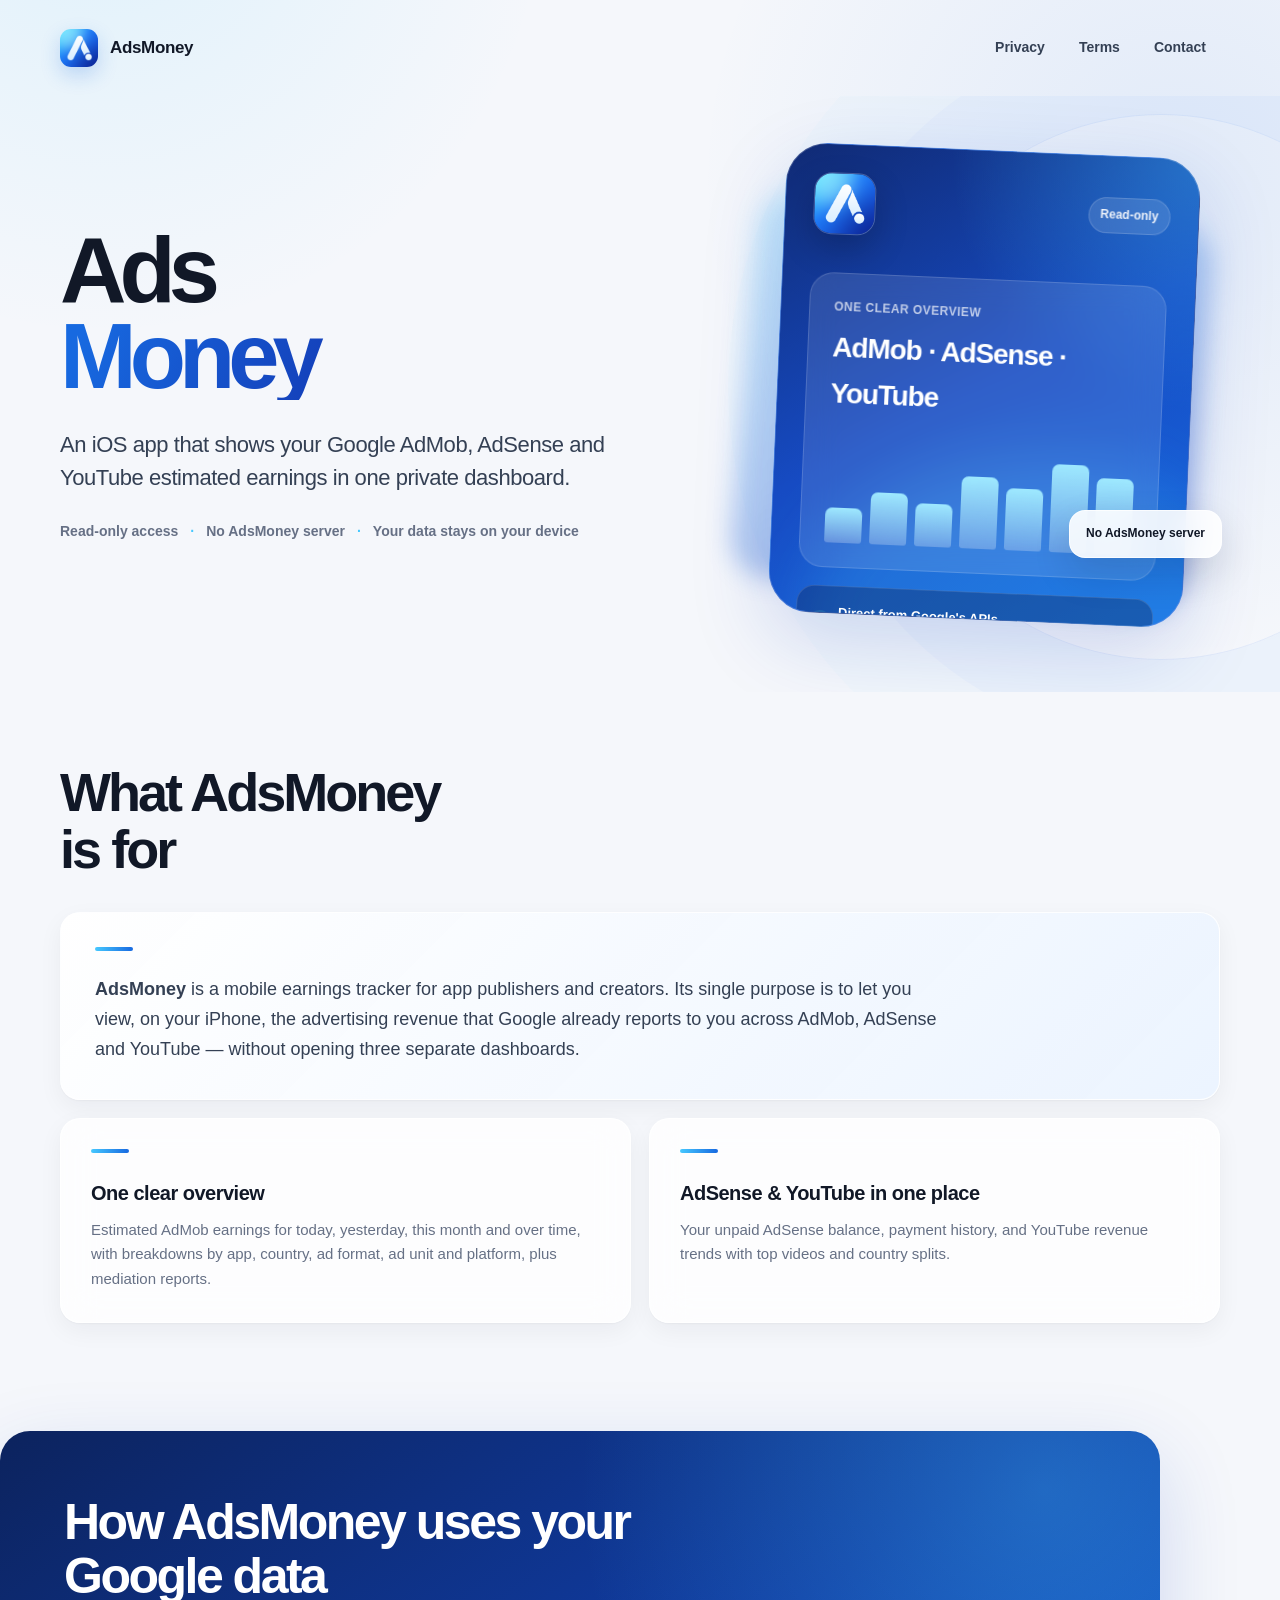
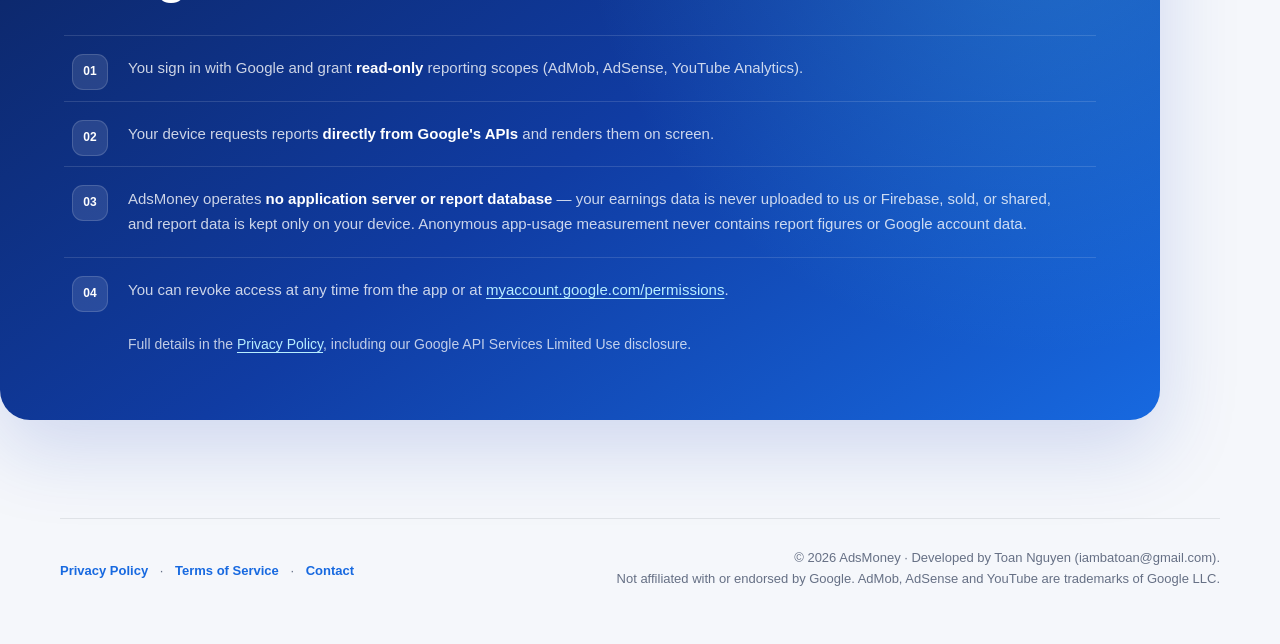
==== commit e67bf6ff: "Update analytics" ====
--- a/index.html
+++ b/index.html
@@ -128,10 +128,11 @@
               screen.
             </li>
             <li>
-              AdsMoney operates
-              <strong>no server, database or analytics backend</strong> — your
-              earnings data is never uploaded to us, sold, or shared, and report
-              data is kept only on your device.
+              AdsMoney operates <strong>no application server or report
+              database</strong> — your earnings data is never uploaded to us or
+              Firebase, sold, or shared, and report data is kept only on your
+              device. Anonymous app-usage measurement never contains report
+              figures or Google account data.
             </li>
             <li>
               You can revoke access at any time from the app or at
--- a/styles.css
+++ b/styles.css
@@ -890,3 +890,41 @@
     transition-duration: 0.01ms !important;
   }
 }
+
+
+/* Disclosure table — Google user data recipients (privacy policy) */
+.legal-table {
+  border-collapse: collapse;
+  width: 100%;
+  margin: 16px 0;
+  font-size: 0.95rem;
+}
+.legal-table th,
+.legal-table td {
+  border: 1px solid rgba(15, 23, 42, 0.12);
+  padding: 10px 12px;
+  text-align: left;
+  vertical-align: top;
+}
+.legal-table th {
+  background: rgba(29, 120, 242, 0.06);
+  font-weight: 600;
+}
+@media (max-width: 620px) {
+  .legal-table,
+  .legal-table tbody,
+  .legal-table tr,
+  .legal-table td {
+    display: block;
+    width: 100%;
+  }
+  .legal-table thead { display: none; }
+  .legal-table tr { margin-bottom: 12px; }
+}
+
+
+/* Deep links from the OAuth verification thread land on these headings —
+   give the anchor jump some breathing room above the title. */
+.legal-section h2[id] {
+  scroll-margin-top: 24px;
+}
